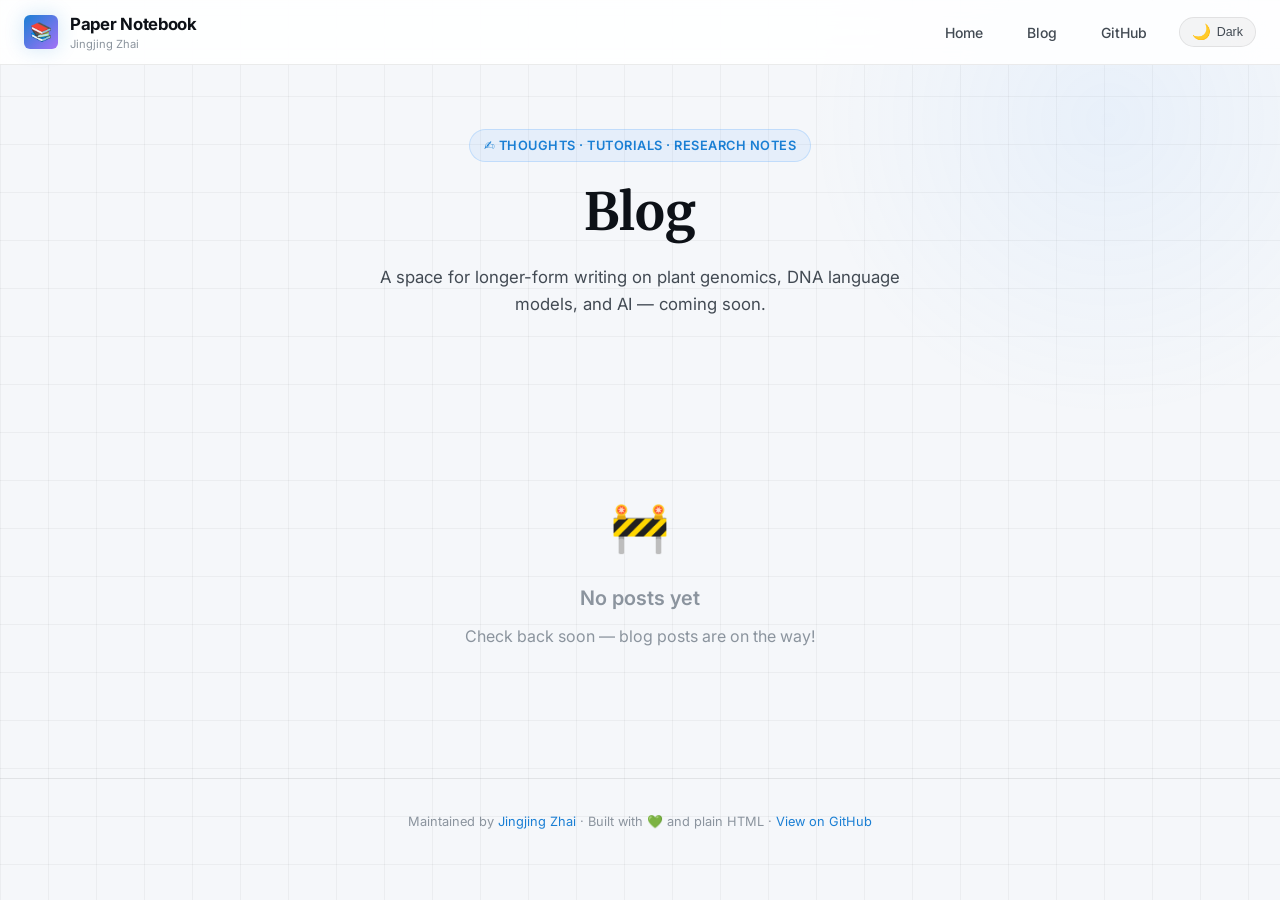
==== docs/blog.html @ 9d2abf8d "fix: revert stale post count in blog hero; fix hero text reset when posts=0" ====
<!DOCTYPE html>
<html lang="en" data-theme="light">

<head>
    <meta charset="UTF-8" />
    <meta name="viewport" content="width=device-width, initial-scale=1.0" />
    <title>Blog | Jingjing's Paper Notebook</title>
    <meta name="description"
        content="Blog posts and thoughts by Jingjing Zhai on plant genomics, DNA language models, and AI." />
    <link rel="stylesheet" href="css/style.css" />
    <link rel="stylesheet" href="css/blog.css" />
    <link rel="icon"
        href="data:image/svg+xml,<svg xmlns='http://www.w3.org/2000/svg' viewBox='0 0 100 100'><text y='.9em' font-size='90'>✍️</text></svg>" />
    <!-- Apply saved theme immediately to prevent flash -->
    <script>
        (function () { var t = localStorage.getItem('pn-theme') || 'light'; document.documentElement.setAttribute('data-theme', t); })();
    </script>
</head>

<body>

    <!-- NAVBAR -->
    <nav class="navbar">
        <div class="container navbar-inner">
            <a href="index.html" class="logo">
                <div class="logo-icon">📚</div>
                <div>
                    <span class="logo-text">Paper Notebook</span>
                    <span class="logo-sub">Jingjing Zhai</span>
                </div>
            </a>
            <ul class="nav-links">
                <li><a href="index.html">Home</a></li>
                <li><a href="blog.html" class="nav-active">Blog</a></li>
                <li><a href="https://github.com/zhaijj/paper-notebook" target="_blank">GitHub</a></li>
                <li>
                    <button id="theme-toggle" class="theme-toggle" aria-label="Switch to dark mode">
                        <span class="toggle-icon">🌙</span>
                        <span class="toggle-label">Dark</span>
                    </button>
                </li>
            </ul>
        </div>
    </nav>

    <!-- HERO -->
    <header class="hero">
        <div class="container">
            <div class="hero-eyebrow">
                ✍️ Thoughts · Tutorials · Research Notes
            </div>
            <h1>Blog</h1>
            <p>A space for longer-form writing on plant genomics, DNA language models, and AI — coming soon.</p>
        </div>
    </header>

    <main>
        <div class="container" style="padding-top:2rem;padding-bottom:4rem;">
            <!-- BLOG_POSTS_START -->
            <div class="no-results" style="padding: 4rem 0; text-align: center;">
                <p style="font-size: 3rem; margin-bottom: 1rem;">🚧</p>
                <p style="font-size: 1.25rem; font-weight: 600; color: var(--text); margin-bottom: 0.5rem;">No posts yet
                </p>
                <p style="color: var(--text-dim);">Check back soon — blog posts are on the way!</p>
            </div>
            <!-- BLOG_POSTS_END -->
        </div>
    </main>

    <!-- FOOTER -->
    <footer class="footer">
        <div class="container">
            <p>
                Maintained by <a href="https://github.com/zhaijj" target="_blank">Jingjing Zhai</a> ·
                Built with 💚 and plain HTML ·
                <a href="https://github.com/zhaijj/paper-notebook" target="_blank">View on GitHub</a>
            </p>
        </div>
    </footer>

    <script src="js/theme.js"></script>

</body>

</html>
---- docs/css/style.css ----
/* ============================================================
   Jingjing's Paper Notebook — Style System
   Light/Dark themes + vibrant journal accents + glassmorphism
   ============================================================ */

@import url('https://fonts.googleapis.com/css2?family=Inter:wght@300;400;500;600;700&family=Merriweather:ital,wght@0,400;0,700;1,400&family=JetBrains+Mono:wght@400;500&display=swap');

/* ============================================================
   LIGHT THEME (default)
   ============================================================ */
:root {
  /* Base */
  --bg-deep: #f5f7fa;
  --bg-card: rgba(255, 255, 255, 0.92);
  --bg-glass: rgba(0, 0, 0, 0.04);
  --bg-glass-hover: rgba(0, 0, 0, 0.08);
  --border: rgba(0, 0, 0, 0.08);
  --border-hover: rgba(0, 0, 0, 0.18);

  /* Text */
  --text-primary: #0d1117;
  --text-secondary: #424a53;
  --text-dim: #8b949e;

  /* Navbar */
  --nav-bg: rgba(255, 255, 255, 0.9);
  --nav-border: rgba(0, 0, 0, 0.08);

  /* Grid lines */
  --grid-line: rgba(0, 0, 0, 0.04);

  /* Ambient glow */
  --ambient-color: rgba(88, 166, 255, 0.08);

  /* Accent */
  --accent: #1a7fd4;
  --accent-glow: rgba(26, 127, 212, 0.2);

  /* Toggle icon */
  --toggle-icon: '🌙';

  /* Shadows */
  --shadow-card: 0 2px 8px rgba(0, 0, 0, 0.06), 0 0 0 1px rgba(0, 0, 0, 0.04);
  --shadow-hover: 0 8px 30px rgba(0, 0, 0, 0.12), 0 0 0 1px rgba(0, 0, 0, 0.06);
}

/* ============================================================
   DARK THEME
   ============================================================ */
[data-theme="dark"] {
  --bg-deep: #0d1117;
  --bg-card: rgba(22, 27, 34, 0.85);
  --bg-glass: rgba(255, 255, 255, 0.04);
  --bg-glass-hover: rgba(255, 255, 255, 0.08);
  --border: rgba(255, 255, 255, 0.08);
  --border-hover: rgba(255, 255, 255, 0.18);

  --text-primary: #e6edf3;
  --text-secondary: #8b949e;
  --text-dim: #484f58;

  --nav-bg: rgba(13, 17, 23, 0.85);
  --nav-border: rgba(255, 255, 255, 0.08);

  --grid-line: rgba(88, 166, 255, 0.03);
  --ambient-color: rgba(88, 166, 255, 0.07);

  --accent: #58a6ff;
  --accent-glow: rgba(88, 166, 255, 0.25);

  --toggle-icon: '☀️';

  --shadow-card: 0 2px 8px rgba(0, 0, 0, 0.3);
  --shadow-hover: 0 12px 40px rgba(0, 0, 0, 0.4), 0 0 0 1px rgba(255, 255, 255, 0.05);
}

/* ============================================================
   GLOBAL RESET
   ============================================================ */
*,
*::before,
*::after {
  box-sizing: border-box;
  margin: 0;
  padding: 0;
}

html {
  scroll-behavior: smooth;
  font-size: 16px;
}

body {
  font-family: 'Inter', system-ui, sans-serif;
  background-color: var(--bg-deep);
  color: var(--text-primary);
  line-height: 1.65;
  min-height: 100vh;
  overflow-x: hidden;
  transition: background-color 0.3s ease, color 0.3s ease;
}

/* Background grid */
body::before {
  content: '';
  position: fixed;
  inset: 0;
  background-image:
    linear-gradient(var(--grid-line) 1px, transparent 1px),
    linear-gradient(90deg, var(--grid-line) 1px, transparent 1px);
  background-size: 48px 48px;
  pointer-events: none;
  z-index: 0;
}

/* Ambient glow */
body::after {
  content: '';
  position: fixed;
  top: -20%;
  right: -10%;
  width: 600px;
  height: 600px;
  background: radial-gradient(circle, var(--ambient-color) 0%, transparent 70%);
  pointer-events: none;
  z-index: 0;
}

/* ============================================================
   LAYOUT
   ============================================================ */
.container {
  max-width: 1280px;
  margin: 0 auto;
  padding: 0 24px;
  position: relative;
  z-index: 1;
}

/* ============================================================
   NAVIGATION
   ============================================================ */
.navbar {
  position: sticky;
  top: 0;
  z-index: 100;
  backdrop-filter: blur(20px) saturate(180%);
  -webkit-backdrop-filter: blur(20px) saturate(180%);
  background: var(--nav-bg);
  border-bottom: 1px solid var(--nav-border);
  transition: background 0.3s ease, border-color 0.3s ease;
}

.navbar-inner {
  display: flex;
  align-items: center;
  justify-content: space-between;
  height: 64px;
  gap: 32px;
}

.logo {
  display: flex;
  align-items: center;
  gap: 12px;
  text-decoration: none;
  flex-shrink: 0;
}

.logo-icon {
  width: 34px;
  height: 34px;
  background: linear-gradient(135deg, var(--accent), #a371f7);
  border-radius: 6px;
  display: flex;
  align-items: center;
  justify-content: center;
  font-size: 18px;
  box-shadow: 0 0 20px var(--accent-glow);
  transition: box-shadow 0.3s ease;
}

.logo-text {
  font-size: 1.05rem;
  font-weight: 700;
  color: var(--text-primary);
  letter-spacing: -0.3px;
  transition: color 0.3s ease;
}

.logo-sub {
  font-size: 0.7rem;
  color: var(--text-dim);
  font-weight: 400;
  display: block;
  margin-top: -4px;
}

.nav-links {
  display: flex;
  align-items: center;
  gap: 20px;
  list-style: none;
}

.nav-links a {
  color: var(--text-secondary);
  text-decoration: none;
  font-size: 0.875rem;
  font-weight: 500;
  padding: 6px 12px;
  border-radius: 6px;
  transition: color 0.15s ease, background 0.15s ease;
}

.nav-links a:hover {
  color: var(--text-primary);
  background: var(--bg-glass);
}

.nav-count {
  background: rgba(88, 166, 255, 0.12);
  color: var(--accent);
  border: 1px solid rgba(88, 166, 255, 0.3);
  border-radius: 20px;
  font-size: 0.75rem;
  font-weight: 600;
  padding: 2px 10px;
}

/* ── Theme Toggle Button ──────────────────────────────────── */
.theme-toggle {
  background: var(--bg-glass);
  border: 1px solid var(--border);
  border-radius: 20px;
  cursor: pointer;
  display: flex;
  align-items: center;
  gap: 6px;
  padding: 5px 12px;
  font-size: 0.8rem;
  font-weight: 500;
  color: var(--text-secondary);
  transition: all 0.2s ease;
  white-space: nowrap;
}

.theme-toggle:hover {
  color: var(--text-primary);
  border-color: var(--border-hover);
  background: var(--bg-glass-hover);
}

.theme-toggle .toggle-icon {
  font-size: 0.95rem;
}

.theme-toggle .toggle-label {
  font-size: 0.78rem;
}

/* ============================================================
   HERO
   ============================================================ */
.hero {
  padding: 64px 0 40px;
  text-align: center;
  position: relative;
}

.hero-eyebrow {
  display: inline-flex;
  align-items: center;
  gap: 8px;
  background: rgba(88, 166, 255, 0.1);
  border: 1px solid rgba(88, 166, 255, 0.25);
  border-radius: 20px;
  color: var(--accent);
  font-size: 0.8rem;
  font-weight: 600;
  padding: 5px 14px;
  margin-bottom: 20px;
  letter-spacing: 0.5px;
  text-transform: uppercase;
}

.hero h1 {
  font-family: 'Merriweather', Georgia, serif;
  font-size: clamp(2rem, 5vw, 3.2rem);
  font-weight: 700;
  line-height: 1.2;
  margin-bottom: 20px;
  color: var(--text-primary);
  transition: color 0.3s ease;
}

.hero p {
  font-size: 1.05rem;
  color: var(--text-secondary);
  max-width: 580px;
  margin: 0 auto 32px;
}

.hero-stats {
  display: flex;
  justify-content: center;
  gap: 32px;
  flex-wrap: wrap;
}

.stat {
  display: flex;
  flex-direction: column;
  align-items: center;
  gap: 2px;
}

.stat-number {
  font-size: 1.8rem;
  font-weight: 700;
  background: linear-gradient(135deg, var(--accent), #a371f7);
  -webkit-background-clip: text;
  -webkit-text-fill-color: transparent;
  background-clip: text;
}

.stat-label {
  font-size: 0.8rem;
  color: var(--text-dim);
}

/* ============================================================
   SEARCH & FILTER BAR
   ============================================================ */
.controls {
  display: flex;
  flex-wrap: wrap;
  align-items: center;
  gap: 16px;
  margin-bottom: 32px;
  padding: 20px 24px;
  background: var(--bg-card);
  border: 1px solid var(--border);
  border-radius: 16px;
  backdrop-filter: blur(10px);
  box-shadow: var(--shadow-card);
  transition: background 0.3s ease, border-color 0.3s ease;
}

.search-wrap {
  flex: 1;
  min-width: 220px;
  display: flex;
  align-items: center;
  gap: 12px;
  background: var(--bg-deep);
  border: 1px solid var(--border);
  border-radius: 10px;
  padding: 8px 16px;
  transition: border-color 0.15s ease, background 0.3s ease;
}

.search-wrap:focus-within {
  border-color: var(--accent);
}

.search-wrap svg {
  color: var(--text-dim);
  flex-shrink: 0;
}

.search-input {
  flex: 1;
  background: transparent;
  border: none;
  outline: none;
  color: var(--text-primary);
  font-family: 'Inter', sans-serif;
  font-size: 0.9rem;
}

.search-input::placeholder {
  color: var(--text-dim);
}

.filter-group {
  display: flex;
  flex-wrap: wrap;
  gap: 8px;
}

.filter-chip {
  padding: 5px 14px;
  border-radius: 20px;
  font-size: 0.8rem;
  font-weight: 500;
  cursor: pointer;
  border: 1px solid var(--border);
  background: transparent;
  color: var(--text-secondary);
  transition: all 0.15s ease;
  white-space: nowrap;
}

.filter-chip:hover {
  color: var(--text-primary);
  border-color: var(--border-hover);
}

.filter-chip.active {
  color: var(--bg-deep);
  font-weight: 600;
}

/* ============================================================
   PAPER GRID
   ============================================================ */
.papers-grid {
  display: grid;
  grid-template-columns: repeat(auto-fill, minmax(360px, 1fr));
  gap: 20px;
  margin-bottom: 64px;
}

/* ============================================================
   PAPER CARD
   ============================================================ */
.paper-card {
  background: var(--bg-card);
  border: 1px solid var(--border);
  border-radius: 16px;
  padding: 24px;
  cursor: pointer;
  text-decoration: none;
  color: inherit;
  display: flex;
  flex-direction: column;
  gap: 16px;
  position: relative;
  overflow: hidden;
  transition: transform 0.3s ease, border-color 0.3s ease,
    box-shadow 0.3s ease, background 0.3s ease;
  backdrop-filter: blur(8px);
  box-shadow: var(--shadow-card);
  animation: fadeInUp 0.4s ease both;
}

.paper-card::before {
  content: '';
  position: absolute;
  top: 0;
  left: 0;
  right: 0;
  height: 3px;
  background: linear-gradient(90deg, var(--card-accent, var(--accent)), transparent);
  border-radius: 16px 16px 0 0;
  opacity: 0;
  transition: opacity 0.3s ease;
}

.paper-card:hover {
  transform: translateY(-4px);
  border-color: var(--card-accent, var(--accent));
  box-shadow: var(--shadow-hover);
}

.paper-card:hover::before {
  opacity: 1;
}

.paper-card::after {
  content: '';
  position: absolute;
  inset: 0;
  background: radial-gradient(ellipse at top left, var(--accent-glow, transparent), transparent 70%);
  opacity: 0;
  transition: opacity 0.3s ease;
  pointer-events: none;
}

.paper-card:hover::after {
  opacity: 0.4;
}

.card-header {
  display: flex;
  align-items: flex-start;
  justify-content: space-between;
  gap: 12px;
}

.journal-badge {
  display: inline-flex;
  align-items: center;
  gap: 5px;
  padding: 3px 10px;
  border-radius: 20px;
  font-size: 0.72rem;
  font-weight: 600;
  white-space: nowrap;
  flex-shrink: 0;
  letter-spacing: 0.3px;
  text-transform: uppercase;
}

.card-year {
  font-size: 0.78rem;
  font-weight: 500;
  color: var(--text-dim);
  background: var(--bg-glass);
  border: 1px solid var(--border);
  border-radius: 6px;
  padding: 2px 8px;
  flex-shrink: 0;
}

.card-title {
  font-size: 1rem;
  font-weight: 600;
  line-height: 1.45;
  color: var(--text-primary);
  letter-spacing: -0.2px;
  display: -webkit-box;
  -webkit-line-clamp: 3;
  -webkit-box-orient: vertical;
  overflow: hidden;
}

.card-authors {
  font-size: 0.82rem;
  color: var(--text-secondary);
  display: -webkit-box;
  -webkit-line-clamp: 1;
  -webkit-box-orient: vertical;
  overflow: hidden;
}

.card-abstract {
  font-size: 0.85rem;
  color: var(--text-secondary);
  line-height: 1.6;
  display: -webkit-box;
  -webkit-line-clamp: 3;
  -webkit-box-orient: vertical;
  overflow: hidden;
}

.card-footer {
  display: flex;
  align-items: center;
  justify-content: space-between;
  margin-top: auto;
  padding-top: 12px;
  border-top: 1px solid var(--border);
}

.card-tags {
  display: flex;
  flex-wrap: wrap;
  gap: 6px;
}

.tag {
  font-size: 0.72rem;
  font-weight: 500;
  padding: 2px 8px;
  border-radius: 20px;
  background: var(--bg-glass);
  border: 1px solid var(--border);
  color: var(--text-secondary);
  transition: all 0.15s ease;
}

.tag:hover {
  color: var(--text-primary);
  border-color: var(--border-hover);
}

.star-rating {
  display: flex;
  gap: 2px;
}

.star {
  font-size: 0.75rem;
}

.star.filled {
  color: #f0a500;
}

.star.empty {
  color: var(--text-dim);
}

/* No results */
.no-results {
  grid-column: 1 / -1;
  text-align: center;
  padding: 64px 0;
  color: var(--text-dim);
}

.no-results svg {
  margin-bottom: 16px;
  opacity: 0.4;
}

.no-results h3 {
  font-size: 1.2rem;
  margin-bottom: 8px;
  color: var(--text-secondary);
}

/* ============================================================
   PAPER DETAIL PAGE
   ============================================================ */
.back-link {
  display: inline-flex;
  align-items: center;
  gap: 8px;
  color: var(--text-secondary);
  text-decoration: none;
  font-size: 0.875rem;
  font-weight: 500;
  padding: 8px 12px;
  border: 1px solid var(--border);
  border-radius: 6px;
  margin: 32px 0 0;
  transition: all 0.15s ease;
  width: fit-content;
}

.back-link:hover {
  color: var(--text-primary);
  border-color: var(--border-hover);
  background: var(--bg-glass);
}

.paper-hero {
  padding: 32px 0 40px;
}

.paper-meta-row {
  display: flex;
  flex-wrap: wrap;
  align-items: center;
  gap: 12px;
  margin-bottom: 20px;
}

.paper-title {
  font-family: 'Merriweather', Georgia, serif;
  font-size: clamp(1.5rem, 3.5vw, 2.2rem);
  font-weight: 700;
  line-height: 1.3;
  margin-bottom: 20px;
  color: var(--text-primary);
  max-width: 900px;
}

.paper-authors {
  font-size: 1rem;
  color: var(--text-secondary);
  margin-bottom: 24px;
}

.paper-links {
  display: flex;
  flex-wrap: wrap;
  gap: 12px;
  margin-bottom: 32px;
}

.btn {
  display: inline-flex;
  align-items: center;
  gap: 8px;
  padding: 10px 20px;
  border-radius: 10px;
  font-size: 0.875rem;
  font-weight: 600;
  text-decoration: none;
  cursor: pointer;
  border: none;
  transition: all 0.15s ease;
}

.btn-primary {
  background: linear-gradient(135deg, var(--accent), #a371f7);
  color: #fff;
  box-shadow: 0 4px 15px var(--accent-glow);
}

.btn-primary:hover {
  transform: translateY(-2px);
  box-shadow: 0 8px 25px var(--accent-glow);
}

.btn-outline {
  background: transparent;
  border: 1px solid var(--border);
  color: var(--text-secondary);
}

.btn-outline:hover {
  border-color: var(--border-hover);
  color: var(--text-primary);
  background: var(--bg-glass);
}

.paper-content {
  display: grid;
  grid-template-columns: 1fr 300px;
  gap: 32px;
  margin-bottom: 64px;
}

@media (max-width: 900px) {
  .paper-content {
    grid-template-columns: 1fr;
  }
}

.content-main {
  min-width: 0;
}

.content-side {
  display: flex;
  flex-direction: column;
  gap: 20px;
}

.section-card {
  background: var(--bg-card);
  border: 1px solid var(--border);
  border-radius: 16px;
  padding: 24px;
  backdrop-filter: blur(8px);
  box-shadow: var(--shadow-card);
  transition: background 0.3s ease, border-color 0.3s ease;
}

.section-card+.section-card {
  margin-top: 20px;
}

.section-label {
  font-size: 0.7rem;
  font-weight: 700;
  letter-spacing: 1.5px;
  text-transform: uppercase;
  color: var(--text-dim);
  margin-bottom: 16px;
  display: flex;
  align-items: center;
  gap: 8px;
}

.section-label::after {
  content: '';
  flex: 1;
  height: 1px;
  background: var(--border);
}

.abstract-text {
  font-family: 'Merriweather', Georgia, serif;
  font-size: 0.95rem;
  line-height: 1.8;
  color: var(--text-secondary);
}

.notes-content {
  font-size: 0.9rem;
  line-height: 1.7;
  color: var(--text-secondary);
}

.notes-content h2 {
  font-size: 1rem;
  font-weight: 700;
  color: var(--text-primary);
  margin: 20px 0 8px;
  padding-bottom: 8px;
  border-bottom: 1px solid var(--border);
}

.notes-content h3 {
  font-size: 0.9rem;
  font-weight: 600;
  margin: 16px 0 8px;
}

.notes-content ul,
.notes-content ol {
  margin: 8px 0 16px 20px;
}

.notes-content li {
  margin-bottom: 8px;
}

.notes-content strong {
  color: var(--text-primary);
  font-weight: 600;
}

.notes-content code {
  font-family: 'JetBrains Mono', monospace;
  font-size: 0.82rem;
  background: rgba(88, 166, 255, 0.1);
  color: var(--accent);
  padding: 1px 6px;
  border-radius: 4px;
}

.notes-content p {
  margin-bottom: 16px;
}

.notes-content .task-item {
  list-style: none;
  padding-left: 20px;
  position: relative;
}

.notes-content .task-item::before {
  content: '☐';
  position: absolute;
  left: 0;
  color: var(--text-dim);
}

.notes-content .task-item.done::before {
  content: '☑';
  color: var(--accent);
}

.info-row {
  display: flex;
  justify-content: space-between;
  align-items: flex-start;
  font-size: 0.82rem;
  padding: 8px 0;
  border-bottom: 1px solid var(--border);
}

.info-row:last-child {
  border-bottom: none;
}

.info-key {
  color: var(--text-dim);
  flex-shrink: 0;
}

.info-val {
  color: var(--text-primary);
  font-weight: 500;
  text-align: right;
}

.tags-cloud {
  display: flex;
  flex-wrap: wrap;
  gap: 8px;
}

/* ============================================================
   FOOTER
   ============================================================ */
.footer {
  border-top: 1px solid var(--border);
  padding: 32px 0;
  text-align: center;
  color: var(--text-dim);
  font-size: 0.8rem;
  position: relative;
  z-index: 1;
  transition: border-color 0.3s ease;
}

.footer a {
  color: var(--accent);
  text-decoration: none;
}

.footer a:hover {
  text-decoration: underline;
}

/* ============================================================
   JOURNAL BADGE COLOURS
   ============================================================ */
.journal-nature-plants {
  background: rgba(76, 175, 80, 0.12);
  color: #2e7d32;
  border: 1px solid rgba(76, 175, 80, 0.3);
}

.journal-nature-genetics {
  background: rgba(171, 71, 188, 0.12);
  color: #7b1fa2;
  border: 1px solid rgba(171, 71, 188, 0.3);
}

.journal-nature-methods {
  background: rgba(41, 182, 246, 0.12);
  color: #0277bd;
  border: 1px solid rgba(41, 182, 246, 0.3);
}

.journal-nature-biotech {
  background: rgba(255, 112, 67, 0.12);
  color: #bf360c;
  border: 1px solid rgba(255, 112, 67, 0.3);
}

.journal-nature {
  background: rgba(239, 83, 80, 0.12);
  color: #c62828;
  border: 1px solid rgba(239, 83, 80, 0.3);
}

.journal-cell {
  background: rgba(255, 167, 38, 0.12);
  color: #e65100;
  border: 1px solid rgba(255, 167, 38, 0.3);
}

.journal-cell-genomics {
  background: rgba(38, 198, 218, 0.12);
  color: #00838f;
  border: 1px solid rgba(38, 198, 218, 0.3);
}

.journal-genome-biology {
  background: rgba(102, 187, 106, 0.12);
  color: #2e7d32;
  border: 1px solid rgba(102, 187, 106, 0.3);
}

.journal-pnas {
  background: rgba(92, 107, 192, 0.12);
  color: #283593;
  border: 1px solid rgba(92, 107, 192, 0.3);
}

.journal-biorxiv {
  background: rgba(236, 64, 122, 0.12);
  color: #880e4f;
  border: 1px solid rgba(236, 64, 122, 0.3);
}

.journal-mbe {
  background: rgba(141, 110, 99, 0.12);
  color: #4e342e;
  border: 1px solid rgba(141, 110, 99, 0.3);
}

.journal-arxiv {
  background: rgba(255, 112, 67, 0.12);
  color: #bf360c;
  border: 1px solid rgba(255, 112, 67, 0.3);
}

.journal-default {
  background: rgba(139, 148, 158, 0.12);
  color: #424a53;
  border: 1px solid rgba(139, 148, 158, 0.3);
}

/* In dark mode, use lighter text for badges */
[data-theme="dark"] .journal-nature-plants {
  color: #4caf50;
}

[data-theme="dark"] .journal-nature-genetics {
  color: #ab47bc;
}

[data-theme="dark"] .journal-nature-methods {
  color: #29b6f6;
}

[data-theme="dark"] .journal-nature-biotech {
  color: #ff7043;
}

[data-theme="dark"] .journal-nature {
  color: #ef5350;
}

[data-theme="dark"] .journal-cell {
  color: #ffa726;
}

[data-theme="dark"] .journal-cell-genomics {
  color: #26c6da;
}

[data-theme="dark"] .journal-genome-biology {
  color: #66bb6a;
}

[data-theme="dark"] .journal-pnas {
  color: #5c6bc0;
}

[data-theme="dark"] .journal-biorxiv {
  color: #ec407a;
}

[data-theme="dark"] .journal-mbe {
  color: #8d6e63;
}

[data-theme="dark"] .journal-arxiv {
  color: #ff7043;
}

[data-theme="dark"] .journal-default {
  color: #8b949e;
}

/* ============================================================
   ANIMATIONS
   ============================================================ */
@keyframes fadeInUp {
  from {
    opacity: 0;
    transform: translateY(20px);
  }

  to {
    opacity: 1;
    transform: translateY(0);
  }
}

.paper-card:nth-child(1) {
  animation-delay: 0.05s;
}

.paper-card:nth-child(2) {
  animation-delay: 0.10s;
}

.paper-card:nth-child(3) {
  animation-delay: 0.15s;
}

.paper-card:nth-child(4) {
  animation-delay: 0.20s;
}

.paper-card:nth-child(5) {
  animation-delay: 0.25s;
}

.paper-card:nth-child(6) {
  animation-delay: 0.30s;
}

/* ============================================================
   RESPONSIVE
   ============================================================ */
@media (max-width: 768px) {
  .papers-grid {
    grid-template-columns: 1fr;
  }

  .hero {
    padding: 40px 0 32px;
  }

  .nav-links {
    display: none;
  }

  .theme-toggle .toggle-label {
    display: none;
  }
}

/* ============================================================
   SCROLLBAR
   ============================================================ */
::-webkit-scrollbar {
  width: 6px;
}

::-webkit-scrollbar-track {
  background: transparent;
}

::-webkit-scrollbar-thumb {
  background: var(--border);
  border-radius: 10px;
}

::-webkit-scrollbar-thumb:hover {
  background: var(--border-hover);
}

/* ============================================================
   NOTEBOOKLM INTEGRATION
   ============================================================ */

/* 📓 Deep Notes badge on card */
.nlm-badge {
  display: inline-flex;
  align-items: center;
  gap: 4px;
  padding: 3px 9px;
  border-radius: 20px;
  font-size: 0.7rem;
  font-weight: 600;
  text-decoration: none;
  white-space: nowrap;
  background: rgba(0, 188, 212, 0.12);
  color: #00acc1;
  border: 1px solid rgba(0, 188, 212, 0.3);
  transition: all 0.2s ease;
  flex-shrink: 0;
}

.nlm-badge:hover {
  background: rgba(0, 188, 212, 0.22);
  border-color: rgba(0, 188, 212, 0.5);
  transform: translateY(-1px);
  box-shadow: 0 3px 8px rgba(0, 188, 212, 0.2);
}

[data-theme="dark"] .nlm-badge {
  background: rgba(0, 188, 212, 0.15);
  color: #26c6da;
  border-color: rgba(0, 188, 212, 0.35);
}

/* Right side of card footer — groups badge + stars */
.card-footer-right {
  display: flex;
  align-items: center;
  gap: 8px;
  flex-shrink: 0;
}

/* NotebookLM section card on paper detail page */
.section-nlm {
  border-color: rgba(0, 188, 212, 0.25);
  background: rgba(0, 188, 212, 0.04);
}

[data-theme="dark"] .section-nlm {
  border-color: rgba(0, 188, 212, 0.2);
  background: rgba(0, 188, 212, 0.06);
}

/* "Open in NotebookLM ↗" link in section header */
.nlm-link-out {
  margin-left: auto;
  font-size: 0.7rem;
  font-weight: 600;
  text-decoration: none;
  color: #00acc1;
  letter-spacing: 0;
  text-transform: none;
  padding: 2px 8px;
  border-radius: 6px;
  border: 1px solid rgba(0, 188, 212, 0.3);
  background: rgba(0, 188, 212, 0.08);
  transition: all 0.15s ease;
  white-space: nowrap;
}

.nlm-link-out:hover {
  background: rgba(0, 188, 212, 0.18);
  border-color: rgba(0, 188, 212, 0.5);
}

[data-theme="dark"] .nlm-link-out {
  color: #26c6da;
}
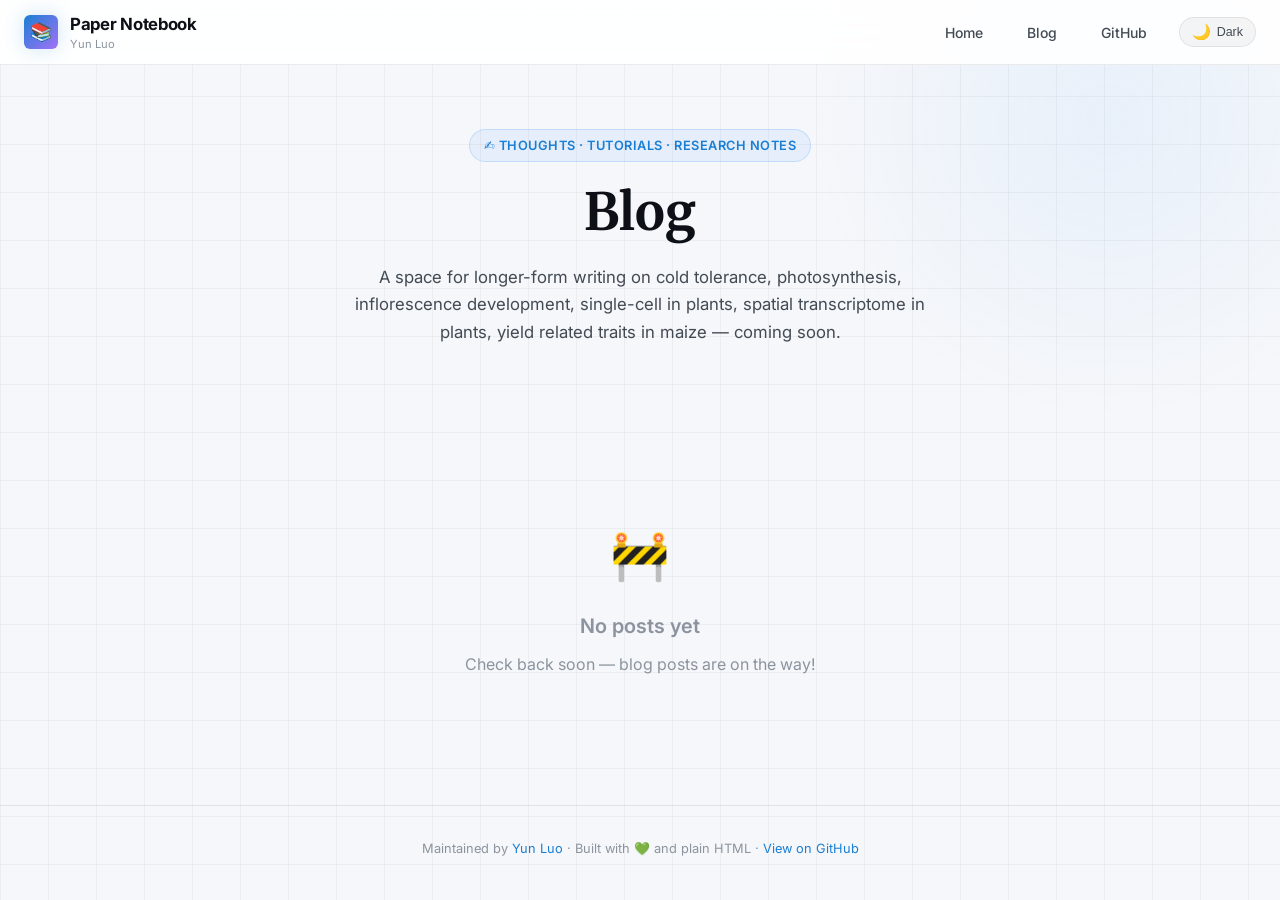
==== commit bc56420f: "feat: customize repo with personal info and update skill configs" ====
--- a/docs/blog.html
+++ b/docs/blog.html
@@ -4,9 +4,9 @@
 <head>
     <meta charset="UTF-8" />
     <meta name="viewport" content="width=device-width, initial-scale=1.0" />
-    <title>Blog | Jingjing's Paper Notebook</title>
+    <title>Blog | Yun Luo's Paper Notebook</title>
     <meta name="description"
-        content="Blog posts and thoughts by Jingjing Zhai on plant genomics, DNA language models, and AI." />
+        content="Blog posts and thoughts by Yun Luo on cold tolerance, photosynthesis, inflorescence development, single-cell in plants, spatial transcriptome in plants, yield related traits in maize." />
     <link rel="stylesheet" href="css/style.css" />
     <link rel="stylesheet" href="css/blog.css" />
     <link rel="icon"
@@ -26,13 +26,13 @@
                 <div class="logo-icon">📚</div>
                 <div>
                     <span class="logo-text">Paper Notebook</span>
-                    <span class="logo-sub">Jingjing Zhai</span>
+                    <span class="logo-sub">Yun Luo</span>
                 </div>
             </a>
             <ul class="nav-links">
                 <li><a href="index.html">Home</a></li>
                 <li><a href="blog.html" class="nav-active">Blog</a></li>
-                <li><a href="https://github.com/zhaijj/paper-notebook" target="_blank">GitHub</a></li>
+                <li><a href="https://github.com/RYGly/paper-notebook" target="_blank">GitHub</a></li>
                 <li>
                     <button id="theme-toggle" class="theme-toggle" aria-label="Switch to dark mode">
                         <span class="toggle-icon">🌙</span>
@@ -50,7 +50,7 @@
                 ✍️ Thoughts · Tutorials · Research Notes
             </div>
             <h1>Blog</h1>
-            <p>A space for longer-form writing on plant genomics, DNA language models, and AI — coming soon.</p>
+            <p>A space for longer-form writing on cold tolerance, photosynthesis, inflorescence development, single-cell in plants, spatial transcriptome in plants, yield related traits in maize — coming soon.</p>
         </div>
     </header>
 
@@ -71,9 +71,9 @@
     <footer class="footer">
         <div class="container">
             <p>
-                Maintained by <a href="https://github.com/zhaijj" target="_blank">Jingjing Zhai</a> ·
+                Maintained by <a href="https://github.com/RYGly" target="_blank">Yun Luo</a> ·
                 Built with 💚 and plain HTML ·
-                <a href="https://github.com/zhaijj/paper-notebook" target="_blank">View on GitHub</a>
+                <a href="https://github.com/RYGly/paper-notebook" target="_blank">View on GitHub</a>
             </p>
         </div>
     </footer>
--- a/docs/css/style.css
+++ b/docs/css/style.css
@@ -1,5 +1,5 @@
 /* ============================================================
-   Jingjing's Paper Notebook — Style System
+   Yun Luo's Paper Notebook — Style System
    Light/Dark themes + vibrant journal accents + glassmorphism
    ============================================================ */
 
@@ -412,6 +412,212 @@
   font-weight: 600;
 }
 
+/* ── Second controls row (Deep Notes toggle + Sort) ──────── */
+.controls-row2 {
+  margin-top: -20px;
+  /* tuck just below the first row */
+  padding: 10px 20px;
+  background: transparent;
+  border: none;
+  box-shadow: none;
+  backdrop-filter: none;
+  display: flex;
+  align-items: center;
+  gap: 12px;
+  flex-wrap: wrap;
+}
+
+/* Deep Notes chip — checkbox-style toggle */
+.deep-notes-chip {
+  border-style: dashed;
+  border-color: var(--border-hover);
+  color: var(--text-secondary);
+  gap: 6px;
+  display: inline-flex;
+  align-items: center;
+}
+
+.deep-notes-chip::before {
+  content: '☐';
+  font-size: 1rem;
+  line-height: 1;
+  transition: content 0.1s;
+}
+
+.deep-notes-chip:hover {
+  color: var(--text-primary);
+  border-color: var(--accent);
+  background: var(--bg-glass);
+}
+
+/* Active = clearly checked: accent fill, white text, solid ✓ */
+.deep-notes-chip.active {
+  background: var(--accent);
+  border-color: var(--accent);
+  border-style: solid;
+  color: #fff;
+  font-weight: 600;
+  box-shadow: 0 0 12px var(--accent-glow);
+}
+
+.deep-notes-chip.active::before {
+  content: '✓';
+}
+
+.deep-notes-chip.active:hover {
+  background: var(--accent);
+  opacity: 0.88;
+}
+
+/* Unread Only chip — mirrors deep-notes-chip, green accent */
+.unread-chip {
+  border-style: dashed;
+  border-color: var(--border-hover);
+  color: var(--text-secondary);
+  gap: 6px;
+  display: inline-flex;
+  align-items: center;
+}
+
+.unread-chip:hover {
+  color: var(--text-primary);
+  border-color: #4caf50;
+  background: var(--bg-glass);
+}
+
+.unread-chip.active {
+  background: #4caf50;
+  border-color: #4caf50;
+  border-style: solid;
+  color: #fff;
+  font-weight: 600;
+  box-shadow: 0 0 12px rgba(76, 175, 80, 0.4);
+}
+
+.unread-chip.active:hover {
+  background: #4caf50;
+  opacity: 0.88;
+}
+
+/* Read Only chip — amber accent to distinguish from green unread chip */
+.read-only-chip {
+  border-style: dashed;
+  border-color: var(--border-hover);
+  color: var(--text-secondary);
+  gap: 6px;
+  display: inline-flex;
+  align-items: center;
+}
+
+.read-only-chip:hover {
+  color: var(--text-primary);
+  border-color: #ffa726;
+  background: var(--bg-glass);
+}
+
+.read-only-chip.active {
+  background: #ffa726;
+  border-color: #ffa726;
+  border-style: solid;
+  color: #fff;
+  font-weight: 600;
+  box-shadow: 0 0 12px rgba(255, 167, 38, 0.4);
+}
+
+.read-only-chip.active:hover {
+  background: #ffa726;
+  opacity: 0.88;
+}
+
+/* ── Read Checkbox (on each card) ────────────────────────────── */
+.read-checkbox {
+  margin-left: auto;
+  padding: 2px 10px;
+  border-radius: 20px;
+  border: 1px dashed var(--border-hover);
+  background: transparent;
+  color: var(--text-dim);
+  font-size: 0.72rem;
+  font-family: 'Inter', sans-serif;
+  font-weight: 500;
+  cursor: pointer;
+  white-space: nowrap;
+  transition: border-color 0.15s ease, color 0.15s ease, background 0.15s ease;
+  flex-shrink: 0;
+}
+
+.read-checkbox:hover {
+  border-color: #4caf50;
+  color: #4caf50;
+  border-style: solid;
+}
+
+.read-checkbox--read {
+  border-style: solid;
+  border-color: #4caf50;
+  background: rgba(76, 175, 80, 0.12);
+  color: #4caf50;
+  font-weight: 600;
+}
+
+.read-checkbox--read:hover {
+  border-color: #e57373;
+  color: #e57373;
+  background: rgba(229, 115, 115, 0.1);
+}
+
+/* ── Read card: subtle dimming ───────────────────────────────── */
+.paper-card--read {
+  opacity: 0.62;
+  filter: saturate(0.7);
+}
+
+.paper-card--read:hover {
+  opacity: 1;
+  filter: saturate(1);
+}
+
+/* Sort select */
+.sort-wrap {
+  display: flex;
+  align-items: center;
+  gap: 8px;
+  margin-left: auto;
+  /* push to the right */
+}
+
+.sort-label {
+  font-size: 0.8rem;
+  font-weight: 500;
+  color: var(--text-dim);
+  white-space: nowrap;
+}
+
+.sort-select {
+  background: var(--bg-card);
+  border: 1px solid var(--border);
+  border-radius: 8px;
+  color: var(--text-secondary);
+  font-family: 'Inter', sans-serif;
+  font-size: 0.8rem;
+  font-weight: 500;
+  padding: 5px 28px 5px 10px;
+  cursor: pointer;
+  outline: none;
+  appearance: none;
+  -webkit-appearance: none;
+  background-image: url("data:image/svg+xml,%3Csvg xmlns='http://www.w3.org/2000/svg' width='12' height='8' viewBox='0 0 12 8'%3E%3Cpath d='M1 1l5 5 5-5' stroke='%238b949e' stroke-width='1.5' fill='none' stroke-linecap='round'/%3E%3C/svg%3E");
+  background-repeat: no-repeat;
+  background-position: right 8px center;
+  transition: border-color 0.15s ease, background-color 0.3s ease;
+}
+
+.sort-select:hover,
+.sort-select:focus {
+  border-color: var(--accent);
+  color: var(--text-primary);
+}
+
 /* ============================================================
    PAPER GRID
    ============================================================ */
@@ -421,6 +627,7 @@
   gap: 20px;
   margin-bottom: 64px;
 }
+
 
 /* ============================================================
    PAPER CARD
@@ -707,6 +914,17 @@
   border-color: var(--border-hover);
   color: var(--text-primary);
   background: var(--bg-glass);
+}
+
+/* Active read state on detail page */
+.btn-read-active {
+  border-color: #4caf50 !important;
+  color: #4caf50 !important;
+  background: rgba(76, 175, 80, 0.1) !important;
+}
+
+.btn-read-active:hover {
+  background: rgba(76, 175, 80, 0.18) !important;
 }
 
 .paper-content {
